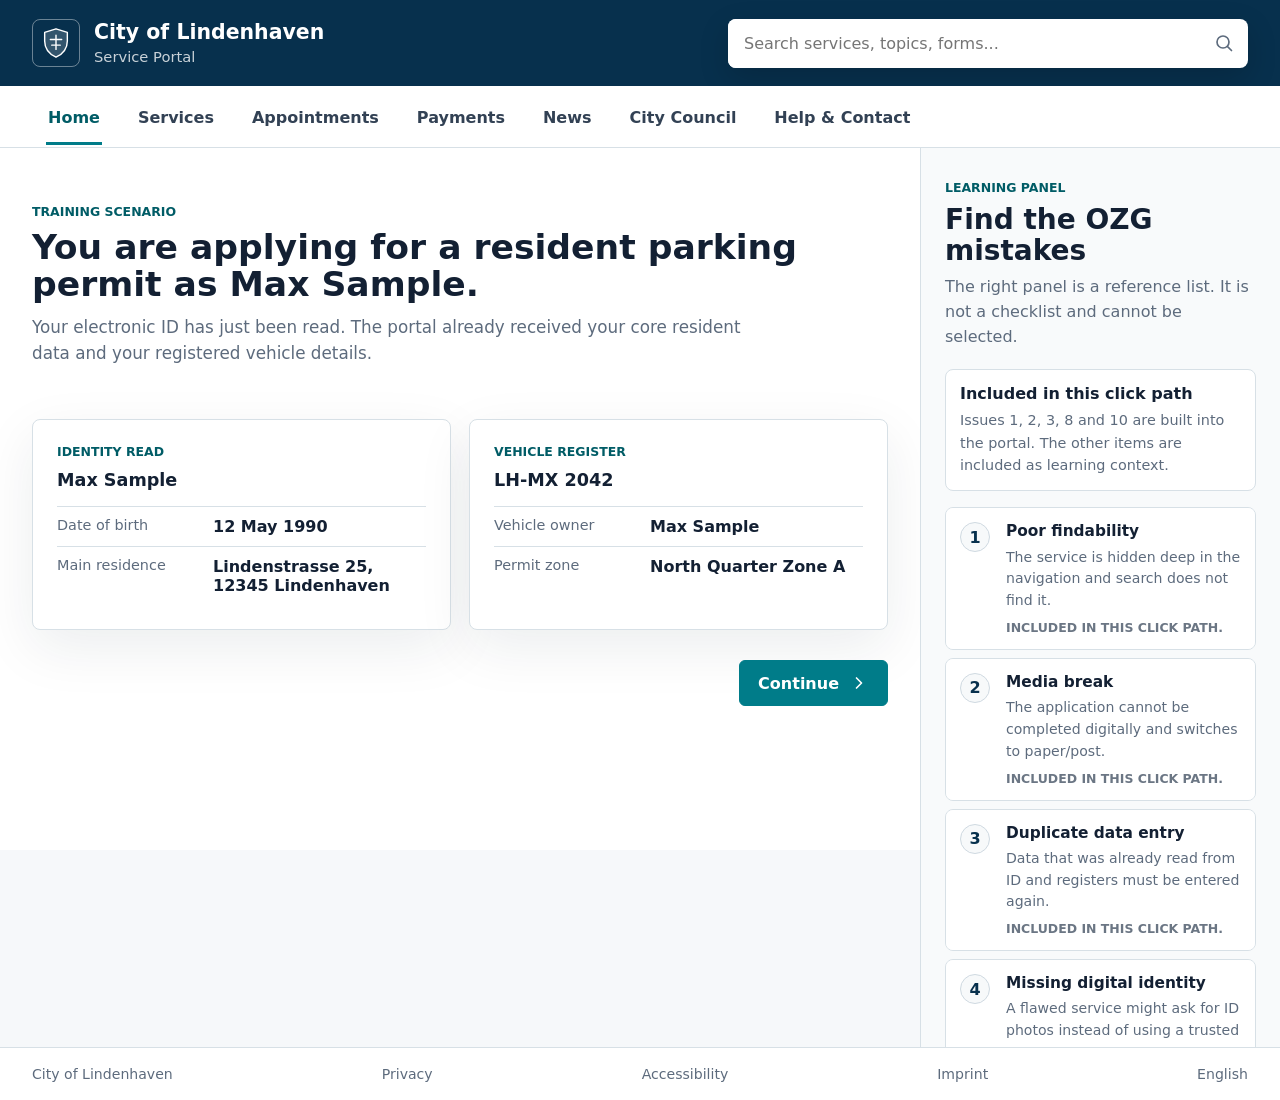
==== index.html @ 490eb306 "Add OZG resident parking permit demo" ====
<!doctype html>
<html lang="en">
  <head>
    <meta charset="utf-8">
    <meta name="viewport" content="width=device-width, initial-scale=1">
    <title>City of Lindenhaven - Resident Parking Permit Demo</title>
    <link rel="icon" href="data:image/svg+xml,%3Csvg xmlns='http://www.w3.org/2000/svg' viewBox='0 0 48 48'%3E%3Crect width='48' height='48' rx='8' fill='%2307304d'/%3E%3Cpath d='M24 7 12 11v9c0 8.5 4.8 14.5 12 18 7.2-3.5 12-9.5 12-18v-9L24 7Z' fill='none' stroke='white' stroke-width='3'/%3E%3Cpath d='M17 22h14M24 15v18' stroke='%2300a0ad' stroke-width='3' stroke-linecap='round'/%3E%3C/svg%3E">
    <link rel="stylesheet" href="styles.css">
  </head>
  <body>
    <div class="app-shell">
      <header class="site-header">
        <div class="brand">
          <div class="brand-mark" aria-hidden="true">
            <svg viewBox="0 0 48 48" role="img">
              <path d="M24 4 8 9v12c0 11.4 6.6 18.5 16 23 9.4-4.5 16-11.6 16-23V9L24 4Z"></path>
              <path d="M16 19h16M18 27h12M24 13v20" class="mark-line"></path>
            </svg>
          </div>
          <div>
            <strong>City of Lindenhaven</strong>
            <span>Service Portal</span>
          </div>
        </div>

        <form class="top-search" id="topSearch" role="search">
          <label class="sr-only" for="searchInput">Search services, topics, forms</label>
          <input id="searchInput" name="query" type="search" placeholder="Search services, topics, forms...">
          <button class="icon-button" type="submit" aria-label="Search">
            <svg viewBox="0 0 24 24" aria-hidden="true">
              <path d="m21 21-4.7-4.7M10.8 18a7.2 7.2 0 1 1 0-14.4 7.2 7.2 0 0 1 0 14.4Z"></path>
            </svg>
          </button>
        </form>
      </header>

      <nav class="main-nav" aria-label="Primary navigation">
        <button type="button" class="nav-item is-active">Home</button>
        <button type="button" class="nav-item">Services</button>
        <button type="button" class="nav-item">Appointments</button>
        <button type="button" class="nav-item">Payments</button>
        <button type="button" class="nav-item">News</button>
        <button type="button" class="nav-item">City Council</button>
        <button type="button" class="nav-item">Help & Contact</button>
      </nav>

      <div class="workspace">
        <main class="portal-panel" id="portalPanel" tabindex="-1">
          <section class="screen is-active" data-screen="intro" aria-labelledby="introTitle">
            <div class="scenario-header">
              <p class="section-label">Training scenario</p>
              <h1 id="introTitle">You are applying for a resident parking permit as Max Sample.</h1>
              <p>
                Your electronic ID has just been read. The portal already received your core resident data
                and your registered vehicle details.
              </p>
            </div>

            <div class="profile-grid">
              <article class="info-card">
                <span class="card-kicker">Identity read</span>
                <h2>Max Sample</h2>
                <dl>
                  <div>
                    <dt>Date of birth</dt>
                    <dd>12 May 1990</dd>
                  </div>
                  <div>
                    <dt>Main residence</dt>
                    <dd>Lindenstrasse 25, 12345 Lindenhaven</dd>
                  </div>
                </dl>
              </article>

              <article class="info-card">
                <span class="card-kicker">Vehicle register</span>
                <h2>LH-MX 2042</h2>
                <dl>
                  <div>
                    <dt>Vehicle owner</dt>
                    <dd>Max Sample</dd>
                  </div>
                  <div>
                    <dt>Permit zone</dt>
                    <dd>North Quarter Zone A</dd>
                  </div>
                </dl>
              </article>
            </div>

            <div class="action-row">
              <button class="primary-button" type="button" data-go="briefing">
                Continue
                <svg viewBox="0 0 24 24" aria-hidden="true">
                  <path d="m9 18 6-6-6-6"></path>
                </svg>
              </button>
            </div>
          </section>

          <section class="screen" data-screen="briefing" aria-labelledby="briefingTitle">
            <div class="scenario-header narrow">
              <p class="section-label">Before the portal opens</p>
              <h1 id="briefingTitle">The setup looks promising.</h1>
              <p>
                The city system confirms that authentication, address verification and vehicle matching
                have already happened in the background.
              </p>
            </div>

            <ol class="event-list">
              <li>
                <span class="event-icon" aria-hidden="true">1</span>
                <div>
                  <h2>Electronic ID check completed</h2>
                  <p>The resident account returned name, date of birth and main residence.</p>
                </div>
              </li>
              <li>
                <span class="event-icon" aria-hidden="true">2</span>
                <div>
                  <h2>Vehicle data found</h2>
                  <p>The license plate LH-MX 2042 is linked to the same person and address.</p>
                </div>
              </li>
              <li>
                <span class="event-icon" aria-hidden="true">3</span>
                <div>
                  <h2>Service goal selected</h2>
                  <p>Max wants to apply online for a resident parking permit in Lindenhaven.</p>
                </div>
              </li>
            </ol>

            <div class="action-row split">
              <button class="secondary-button" type="button" data-go="intro">
                <svg viewBox="0 0 24 24" aria-hidden="true">
                  <path d="m15 18-6-6 6-6"></path>
                </svg>
                Back
              </button>
              <button class="primary-button" type="button" data-go="portal">
                Open city portal
                <svg viewBox="0 0 24 24" aria-hidden="true">
                  <path d="m9 18 6-6-6-6"></path>
                </svg>
              </button>
            </div>
          </section>

          <section class="screen" data-screen="portal" aria-labelledby="portalTitle">
            <div class="breadcrumb" aria-label="Breadcrumb">
              <span>Home</span>
              <span>Services</span>
              <span>Traffic</span>
            </div>

            <div class="service-landing">
              <div>
                <p class="section-label">Municipal services</p>
                <h1 id="portalTitle">Find and start a city service</h1>
                <p>
                  Search the portal or browse the service directory. The resident parking permit is
                  available online, but it is not where most residents would expect it.
                </p>
              </div>
              <div class="callout" data-linked-error="1">
                <strong>Try the search</strong>
                <span>Search for "parking permit" and see what the portal returns.</span>
              </div>
            </div>

            <div class="search-card" data-linked-error="1">
              <form id="serviceSearch" role="search">
                <label for="serviceSearchInput">Search services</label>
                <div class="field-with-button">
                  <input id="serviceSearchInput" type="search" value="parking permit">
                  <button class="primary-button small" type="submit">
                    Search
                    <svg viewBox="0 0 24 24" aria-hidden="true">
                      <path d="m21 21-4.7-4.7M10.8 18a7.2 7.2 0 1 1 0-14.4 7.2 7.2 0 0 1 0 14.4Z"></path>
                    </svg>
                  </button>
                </div>
              </form>
              <div class="search-result" id="searchResult" aria-live="polite">
                Search only checks exact category names. "parking permit" returns no service result.
              </div>
            </div>

            <div class="directory" data-linked-error="1">
              <div class="directory-header">
                <h2>Service directory</h2>
                <span>Browse the hidden path</span>
              </div>
              <div class="directory-columns">
                <button class="directory-item is-selected" type="button" data-menu="traffic">
                  Traffic
                  <svg viewBox="0 0 24 24" aria-hidden="true">
                    <path d="m9 18 6-6-6-6"></path>
                  </svg>
                </button>
                <button class="directory-item" type="button" data-menu="stationary">
                  Stationary traffic
                  <svg viewBox="0 0 24 24" aria-hidden="true">
                    <path d="m9 18 6-6-6-6"></path>
                  </svg>
                </button>
                <button class="directory-item" type="button" data-menu="special">
                  Special parking permissions
                  <svg viewBox="0 0 24 24" aria-hidden="true">
                    <path d="m9 18 6-6-6-6"></path>
                  </svg>
                </button>
                <button class="directory-item service-link" type="button" data-start-application>
                  Resident parking permit
                  <svg viewBox="0 0 24 24" aria-hidden="true">
                    <path d="m9 18 6-6-6-6"></path>
                  </svg>
                </button>
              </div>
            </div>
          </section>

          <section class="screen" data-screen="applicant" aria-labelledby="applicantTitle">
            <div class="breadcrumb" aria-label="Breadcrumb">
              <span>Home</span>
              <span>Services</span>
              <span>Traffic</span>
              <span>Resident parking permit</span>
            </div>

            <div class="form-header">
              <div>
                <p class="section-label">Application</p>
                <h1 id="applicantTitle">Apply for a resident parking permit</h1>
                <p>Step 1 asks again for data that was already read from the electronic ID.</p>
              </div>
              <aside class="help-box">
                <strong>Need help?</strong>
                <span>Telephone support is available on working days from 09:00 to 12:00.</span>
              </aside>
            </div>

            <div class="stepper" aria-label="Application progress">
              <span class="is-current">1 Applicant</span>
              <span>2 Vehicle</span>
              <span>3 Review</span>
              <span>4 Print</span>
            </div>

            <form class="form-card" data-linked-error="3">
              <div class="notice">
                <strong>Already verified:</strong>
                Max Sample, 12 May 1990, Lindenstrasse 25, LH-MX 2042.
              </div>
              <div class="form-grid">
                <label>
                  Full name
                  <input type="text" value="Max Sample" required>
                </label>
                <label>
                  Date of birth
                  <input type="text" value="12.05.1990" required>
                </label>
                <label>
                  Main residence
                  <input type="text" value="Lindenstrasse 25, 12345 Lindenhaven" required>
                </label>
                <label>
                  Email address
                  <input type="email" value="max.sample@example.com" required>
                </label>
              </div>
            </form>

            <div class="action-row split">
              <button class="secondary-button" type="button" data-go="portal">
                <svg viewBox="0 0 24 24" aria-hidden="true">
                  <path d="m15 18-6-6 6-6"></path>
                </svg>
                Back
              </button>
              <button class="primary-button" type="button" data-go="vehicle">
                Continue
                <svg viewBox="0 0 24 24" aria-hidden="true">
                  <path d="m9 18 6-6-6-6"></path>
                </svg>
              </button>
            </div>
          </section>

          <section class="screen" data-screen="vehicle" aria-labelledby="vehicleTitle">
            <div class="breadcrumb" aria-label="Breadcrumb">
              <span>Home</span>
              <span>Resident parking permit</span>
              <span>Vehicle</span>
            </div>

            <div class="form-header">
              <div>
                <p class="section-label">Application</p>
                <h1 id="vehicleTitle">Vehicle and permit zone</h1>
                <p>The form repeats the license plate and residence fields instead of reusing the verified register data.</p>
              </div>
            </div>

            <div class="stepper" aria-label="Application progress">
              <span>1 Applicant</span>
              <span class="is-current">2 Vehicle</span>
              <span>3 Review</span>
              <span>4 Print</span>
            </div>

            <form class="form-card" data-linked-error="3">
              <div class="form-grid">
                <label>
                  License plate
                  <input type="text" value="LH-MX 2042" required>
                </label>
                <label>
                  Vehicle owner
                  <input type="text" value="Max Sample" required>
                </label>
                <label>
                  Main residence
                  <input type="text" value="Lindenstrasse 25, 12345 Lindenhaven" required>
                </label>
                <label>
                  Requested parking zone
                  <select required>
                    <option>North Quarter Zone A</option>
                    <option>Market District Zone B</option>
                    <option>Harbor Street Zone C</option>
                  </select>
                </label>
              </div>
            </form>

            <div class="action-row split">
              <button class="secondary-button" type="button" data-go="applicant">
                <svg viewBox="0 0 24 24" aria-hidden="true">
                  <path d="m15 18-6-6 6-6"></path>
                </svg>
                Back
              </button>
              <button class="primary-button" type="button" data-go="review">
                Continue
                <svg viewBox="0 0 24 24" aria-hidden="true">
                  <path d="m9 18 6-6-6-6"></path>
                </svg>
              </button>
            </div>
          </section>

          <section class="screen" data-screen="review" aria-labelledby="reviewTitle">
            <div class="breadcrumb" aria-label="Breadcrumb">
              <span>Home</span>
              <span>Resident parking permit</span>
              <span>Review</span>
            </div>

            <div class="form-header">
              <div>
                <p class="section-label">Application</p>
                <h1 id="reviewTitle">Review and fee</h1>
                <p>The portal can calculate the fee but does not offer a digital payment step.</p>
              </div>
            </div>

            <div class="stepper" aria-label="Application progress">
              <span>1 Applicant</span>
              <span>2 Vehicle</span>
              <span class="is-current">3 Review</span>
              <span>4 Print</span>
            </div>

            <div class="review-grid">
              <article class="summary-card">
                <h2>Application summary</h2>
                <dl>
                  <div>
                    <dt>Applicant</dt>
                    <dd>Max Sample</dd>
                  </div>
                  <div>
                    <dt>Address</dt>
                    <dd>Lindenstrasse 25, 12345 Lindenhaven</dd>
                  </div>
                  <div>
                    <dt>Vehicle</dt>
                    <dd>LH-MX 2042</dd>
                  </div>
                  <div>
                    <dt>Permit zone</dt>
                    <dd>North Quarter Zone A</dd>
                  </div>
                </dl>
              </article>

              <article class="payment-card" data-linked-error="8">
                <span class="fee-label">Fee</span>
                <strong>30.70 EUR</strong>
                <p>
                  Online payment is not available. Please wait for a bank transfer request after
                  the application has been checked.
                </p>
                <div class="bank-box">
                  <span>Payment method</span>
                  <b>Manual bank transfer after processing</b>
                </div>
              </article>
            </div>

            <div class="action-row split">
              <button class="secondary-button" type="button" data-go="vehicle">
                <svg viewBox="0 0 24 24" aria-hidden="true">
                  <path d="m15 18-6-6 6-6"></path>
                </svg>
                Back
              </button>
              <button class="primary-button" type="button" data-go="finish">
                Submit application
                <svg viewBox="0 0 24 24" aria-hidden="true">
                  <path d="m9 18 6-6-6-6"></path>
                </svg>
              </button>
            </div>
          </section>

          <section class="screen" data-screen="finish" aria-labelledby="finishTitle">
            <div class="breadcrumb" aria-label="Breadcrumb">
              <span>Home</span>
              <span>Resident parking permit</span>
              <span>Print form</span>
            </div>

            <div class="finish-panel" data-linked-error="2 10">
              <div class="status-icon" aria-hidden="true">
                <svg viewBox="0 0 24 24">
                  <path d="M7 3h7l5 5v13H7V3Z"></path>
                  <path d="M14 3v6h5M9 14h6M9 17h6M9 11h2"></path>
                </svg>
              </div>
              <p class="section-label">Almost done</p>
              <h1 id="finishTitle">Print, sign and mail the form.</h1>
              <p>
                The online process cannot be completed digitally. Download the paper form, sign it by hand
                and send it by post to the city office.
              </p>

              <div class="postal-box">
                <span>Postal address</span>
                <strong>City of Lindenhaven, Parking Office, PO Box 1842, 12340 Lindenhaven</strong>
              </div>

              <div class="action-row">
                <a class="primary-button" href="resident-parking-permit-paper-form.html" download>
                  Download printable form
                  <svg viewBox="0 0 24 24" aria-hidden="true">
                    <path d="M12 3v12M7 10l5 5 5-5M5 21h14"></path>
                  </svg>
                </a>
                <button class="secondary-button" type="button" data-go="portal">
                  Restart scenario
                </button>
              </div>
            </div>
          </section>
        </main>

        <aside class="mistake-sidebar" aria-labelledby="mistakeTitle">
          <div class="sidebar-header">
            <p class="section-label">Learning panel</p>
            <h2 id="mistakeTitle">Find the OZG mistakes</h2>
            <p>The right panel is a reference list. It is not a checklist and cannot be selected.</p>
          </div>

          <div class="implemented-box">
            <strong>Included in this click path</strong>
            <p>Issues 1, 2, 3, 8 and 10 are built into the portal. The other items are included as learning context.</p>
          </div>

          <div class="mistake-list" id="mistakeList"></div>
        </aside>
      </div>

      <footer class="site-footer">
        <span>City of Lindenhaven</span>
        <span>Privacy</span>
        <span>Accessibility</span>
        <span>Imprint</span>
        <span>English</span>
      </footer>
    </div>

    <div class="toast" id="toast" role="status" aria-live="polite"></div>
    <script src="script.js"></script>
  </body>
</html>
---- styles.css ----
:root {
  --ink: #132033;
  --muted: #5d6b7d;
  --subtle: #eef3f6;
  --line: #d7e0e6;
  --panel: #ffffff;
  --page: #f6f8fa;
  --navy: #07304d;
  --teal: #007c89;
  --teal-dark: #005c66;
  --amber: #f2ad18;
  --amber-soft: #fff4d8;
  --danger: #b34242;
  --shadow: 0 18px 55px rgba(19, 32, 51, 0.08);
  --radius: 8px;
}

* {
  box-sizing: border-box;
}

body {
  margin: 0;
  color: var(--ink);
  background: var(--page);
  font-family: Inter, ui-sans-serif, system-ui, -apple-system, BlinkMacSystemFont, "Segoe UI", sans-serif;
  letter-spacing: 0;
}

button,
input,
select,
a {
  font: inherit;
}

button {
  cursor: pointer;
}

svg {
  width: 20px;
  height: 20px;
  fill: none;
  stroke: currentColor;
  stroke-width: 2;
  stroke-linecap: round;
  stroke-linejoin: round;
}

.sr-only {
  position: absolute;
  width: 1px;
  height: 1px;
  padding: 0;
  margin: -1px;
  overflow: hidden;
  clip: rect(0, 0, 0, 0);
  white-space: nowrap;
  border: 0;
}

.app-shell {
  min-height: 100vh;
  display: flex;
  flex-direction: column;
}

.site-header {
  display: grid;
  grid-template-columns: minmax(260px, 1fr) minmax(340px, 520px);
  align-items: center;
  gap: 24px;
  min-height: 86px;
  padding: 18px 32px;
  color: #fff;
  background: var(--navy);
}

.brand {
  display: flex;
  align-items: center;
  gap: 14px;
}

.brand-mark {
  width: 48px;
  height: 48px;
  display: grid;
  place-items: center;
  border: 1px solid rgba(255, 255, 255, 0.4);
  border-radius: var(--radius);
}

.brand-mark svg {
  width: 34px;
  height: 34px;
}

.brand-mark path:first-child {
  fill: rgba(255, 255, 255, 0.18);
  stroke: #fff;
}

.brand-mark .mark-line {
  stroke: #fff;
}

.brand strong {
  display: block;
  font-size: 1.28rem;
  line-height: 1.1;
}

.brand span {
  display: block;
  margin-top: 4px;
  color: rgba(255, 255, 255, 0.78);
  font-size: 0.92rem;
}

.top-search {
  display: grid;
  grid-template-columns: 1fr 48px;
  align-items: center;
  overflow: hidden;
  background: #fff;
  border-radius: var(--radius);
  box-shadow: 0 10px 30px rgba(0, 0, 0, 0.16);
}

.top-search input {
  min-width: 0;
  border: 0;
  padding: 15px 16px;
  color: var(--ink);
  background: #fff;
  outline: none;
}

.icon-button {
  display: grid;
  place-items: center;
  width: 48px;
  height: 48px;
  color: var(--muted);
  background: transparent;
  border: 0;
}

.icon-button:hover,
.icon-button:focus-visible {
  color: var(--teal);
  background: var(--subtle);
  outline: none;
}

.main-nav {
  display: flex;
  align-items: center;
  min-height: 62px;
  padding: 0 32px;
  gap: 6px;
  background: #fff;
  border-bottom: 1px solid var(--line);
  overflow-x: auto;
}

.nav-item {
  position: relative;
  flex: 0 0 auto;
  padding: 20px 16px 18px;
  color: #324154;
  background: transparent;
  border: 0;
  font-weight: 700;
}

.nav-item.is-active,
.nav-item:hover {
  color: var(--teal-dark);
}

.nav-item.is-active::after {
  content: "";
  position: absolute;
  left: 14px;
  right: 14px;
  bottom: 0;
  height: 3px;
  background: var(--teal);
}

.workspace {
  flex: 1;
  display: grid;
  grid-template-columns: minmax(0, 1fr) 360px;
  align-items: start;
}

.portal-panel {
  min-height: calc(100vh - 198px);
  padding: 32px;
  background: #fff;
  outline: none;
}

.mistake-sidebar {
  position: sticky;
  top: 0;
  max-height: calc(100vh - 1px);
  overflow: auto;
  padding: 30px 24px 34px;
  background: #f8fafb;
  border-left: 1px solid var(--line);
}

.screen {
  display: none;
  max-width: 1080px;
  margin: 0 auto;
}

.screen.is-active {
  display: block;
  animation: fadeIn 180ms ease-out;
}

@keyframes fadeIn {
  from {
    opacity: 0;
    transform: translateY(4px);
  }
  to {
    opacity: 1;
    transform: translateY(0);
  }
}

.section-label {
  margin: 0 0 8px;
  color: var(--teal-dark);
  font-size: 0.78rem;
  font-weight: 800;
  text-transform: uppercase;
}

h1,
h2,
h3,
p {
  margin-top: 0;
}

h1 {
  margin-bottom: 12px;
  max-width: 820px;
  font-size: clamp(2rem, 2.7vw, 3.2rem);
  line-height: 1.05;
}

h2 {
  font-size: 1.1rem;
  line-height: 1.3;
}

p {
  color: var(--muted);
  line-height: 1.55;
}

.scenario-header {
  padding: 22px 0 28px;
}

.scenario-header p:not(.section-label) {
  max-width: 720px;
  font-size: 1.05rem;
}

.scenario-header.narrow {
  max-width: 780px;
}

.profile-grid {
  display: grid;
  grid-template-columns: repeat(2, minmax(0, 1fr));
  gap: 18px;
  margin: 8px 0 30px;
}

.info-card,
.summary-card,
.payment-card,
.form-card,
.search-card,
.finish-panel {
  border: 1px solid var(--line);
  border-radius: var(--radius);
  background: var(--panel);
  box-shadow: var(--shadow);
}

.info-card {
  padding: 24px;
}

.card-kicker,
.fee-label {
  display: block;
  margin-bottom: 10px;
  color: var(--teal-dark);
  font-size: 0.78rem;
  font-weight: 800;
  text-transform: uppercase;
}

dl {
  margin: 0;
}

dl div {
  display: grid;
  grid-template-columns: minmax(140px, 0.46fr) 1fr;
  gap: 16px;
  padding: 10px 0;
  border-top: 1px solid var(--line);
}

dt {
  color: var(--muted);
  font-size: 0.9rem;
}

dd {
  margin: 0;
  font-weight: 700;
}

.action-row {
  display: flex;
  align-items: center;
  justify-content: flex-end;
  gap: 12px;
  margin-top: 24px;
}

.action-row.split {
  justify-content: space-between;
}

.primary-button,
.secondary-button {
  display: inline-flex;
  align-items: center;
  justify-content: center;
  gap: 10px;
  min-height: 46px;
  padding: 0 18px;
  border-radius: 6px;
  font-weight: 800;
  text-decoration: none;
  transition: transform 140ms ease, background-color 140ms ease, border-color 140ms ease;
}

.primary-button {
  color: #fff;
  background: var(--teal);
  border: 1px solid var(--teal);
}

.primary-button:hover,
.primary-button:focus-visible {
  background: var(--teal-dark);
  border-color: var(--teal-dark);
  outline: none;
  transform: translateY(-1px);
}

.secondary-button {
  color: var(--navy);
  background: #fff;
  border: 1px solid #aebbc6;
}

.secondary-button:hover,
.secondary-button:focus-visible {
  background: var(--subtle);
  border-color: var(--teal);
  outline: none;
}

.primary-button.small {
  min-height: 42px;
  padding-inline: 14px;
}

.event-list {
  display: grid;
  gap: 14px;
  padding: 0;
  margin: 0;
  list-style: none;
}

.event-list li {
  display: grid;
  grid-template-columns: 42px 1fr;
  gap: 16px;
  padding: 18px;
  background: #fff;
  border: 1px solid var(--line);
  border-radius: var(--radius);
}

.event-icon {
  display: grid;
  place-items: center;
  width: 42px;
  height: 42px;
  color: #fff;
  background: var(--teal);
  border-radius: 50%;
  font-weight: 900;
}

.breadcrumb {
  display: flex;
  flex-wrap: wrap;
  gap: 8px;
  margin-bottom: 26px;
  color: var(--teal-dark);
  font-size: 0.9rem;
  font-weight: 700;
}

.breadcrumb span:not(:last-child)::after {
  content: "/";
  margin-left: 8px;
  color: #94a3b4;
}

.service-landing {
  display: grid;
  grid-template-columns: minmax(0, 1fr) minmax(260px, 320px);
  gap: 24px;
  align-items: start;
  margin-bottom: 24px;
}

.callout {
  padding: 18px;
  background: #eaf6f7;
  border: 1px solid #b8dade;
  border-radius: var(--radius);
}

.callout strong,
.callout span {
  display: block;
}

.callout span {
  margin-top: 6px;
  color: var(--muted);
  line-height: 1.45;
}

.search-card {
  padding: 18px;
  margin-bottom: 22px;
}

.search-card label,
.form-grid label {
  display: grid;
  gap: 8px;
  color: #263548;
  font-size: 0.92rem;
  font-weight: 800;
}

.field-with-button {
  display: grid;
  grid-template-columns: 1fr auto;
  gap: 10px;
  margin-top: 8px;
}

input,
select {
  min-width: 0;
  width: 100%;
  min-height: 44px;
  padding: 10px 12px;
  color: var(--ink);
  background: #fff;
  border: 1px solid #bdc8d2;
  border-radius: 4px;
  outline: none;
}

input:focus,
select:focus {
  border-color: var(--teal);
  box-shadow: 0 0 0 3px rgba(0, 124, 137, 0.14);
}

.search-result {
  margin-top: 14px;
  padding: 12px 14px;
  color: #714d00;
  background: var(--amber-soft);
  border: 1px solid #f1ce73;
  border-radius: 6px;
  font-weight: 700;
}

.directory {
  border: 1px solid var(--line);
  border-radius: var(--radius);
  overflow: hidden;
  background: #fff;
}

.directory-header {
  display: flex;
  align-items: baseline;
  justify-content: space-between;
  gap: 16px;
  padding: 18px 20px;
  background: var(--subtle);
  border-bottom: 1px solid var(--line);
}

.directory-header h2 {
  margin: 0;
}

.directory-header span {
  color: var(--muted);
  font-size: 0.92rem;
}

.directory-columns {
  display: grid;
  grid-template-columns: repeat(4, minmax(0, 1fr));
}

.directory-item {
  display: flex;
  align-items: center;
  justify-content: space-between;
  gap: 12px;
  min-height: 92px;
  padding: 16px;
  color: var(--ink);
  background: #fff;
  border: 0;
  border-right: 1px solid var(--line);
  text-align: left;
  font-weight: 800;
}

.directory-item:last-child {
  border-right: 0;
}

.directory-item:hover,
.directory-item:focus-visible,
.directory-item.is-selected {
  color: var(--teal-dark);
  background: #f0fafb;
  outline: none;
}

.service-link {
  color: #fff;
  background: var(--teal);
}

.service-link:hover,
.service-link:focus-visible {
  color: #fff;
  background: var(--teal-dark);
}

.form-header {
  display: grid;
  grid-template-columns: minmax(0, 1fr) minmax(220px, 300px);
  gap: 28px;
  align-items: start;
  margin-bottom: 22px;
}

.help-box {
  padding: 16px;
  border-left: 3px solid var(--teal);
  background: #f2f8fa;
}

.help-box strong,
.help-box span {
  display: block;
}

.help-box span {
  margin-top: 6px;
  color: var(--muted);
  line-height: 1.45;
}

.stepper {
  display: grid;
  grid-template-columns: repeat(4, minmax(0, 1fr));
  gap: 10px;
  margin: 18px 0 22px;
}

.stepper span {
  min-height: 40px;
  display: grid;
  place-items: center;
  padding: 0 10px;
  color: var(--muted);
  background: var(--subtle);
  border: 1px solid var(--line);
  border-radius: 999px;
  font-size: 0.9rem;
  font-weight: 800;
  white-space: nowrap;
}

.stepper .is-current {
  color: #fff;
  background: var(--teal);
  border-color: var(--teal);
}

.form-card {
  padding: 20px;
}

.notice {
  margin-bottom: 18px;
  padding: 12px 14px;
  color: var(--navy);
  background: #eaf6f7;
  border: 1px solid #b8dade;
  border-radius: 6px;
}

.form-grid {
  display: grid;
  grid-template-columns: repeat(2, minmax(0, 1fr));
  gap: 16px;
}

.review-grid {
  display: grid;
  grid-template-columns: minmax(0, 1fr) 320px;
  gap: 18px;
}

.summary-card,
.payment-card {
  padding: 22px;
}

.payment-card strong {
  display: block;
  font-size: 2rem;
  line-height: 1;
}

.bank-box,
.postal-box {
  display: grid;
  gap: 6px;
  margin-top: 18px;
  padding: 14px;
  border-radius: 6px;
  background: var(--amber-soft);
  border: 1px solid #f1ce73;
}

.bank-box span,
.postal-box span {
  color: #755400;
  font-size: 0.78rem;
  font-weight: 900;
  text-transform: uppercase;
}

.finish-panel {
  max-width: 760px;
  padding: 32px;
}

.status-icon {
  display: grid;
  place-items: center;
  width: 58px;
  height: 58px;
  margin-bottom: 18px;
  color: var(--danger);
  background: #fff0f0;
  border: 1px solid #f0caca;
  border-radius: var(--radius);
}

.status-icon svg {
  width: 30px;
  height: 30px;
}

.sidebar-header h2 {
  margin-bottom: 8px;
  font-size: 1.75rem;
  line-height: 1.1;
}

.sidebar-header p:last-child {
  margin-bottom: 20px;
}

.implemented-box {
  margin-bottom: 16px;
  padding: 14px;
  background: #fff;
  border: 1px solid var(--line);
  border-radius: var(--radius);
}

.implemented-box strong {
  display: block;
  margin-bottom: 6px;
}

.implemented-box p {
  margin: 0;
  font-size: 0.9rem;
}

.mistake-list {
  display: grid;
  gap: 8px;
}

.mistake-item {
  background: #fff;
  border: 1px solid var(--line);
  border-radius: var(--radius);
  overflow: hidden;
}

.mistake-summary {
  width: 100%;
  display: grid;
  grid-template-columns: 34px 1fr;
  align-items: start;
  gap: 12px;
  padding: 14px;
  color: var(--ink);
  background: #fff;
}

.mistake-number {
  display: grid;
  place-items: center;
  width: 30px;
  height: 30px;
  color: var(--navy);
  background: #f7f9fa;
  border: 1px solid #cfd9e1;
  border-radius: 50%;
  font-weight: 900;
}

.mistake-summary h3 {
  margin: 0 0 5px;
  font-size: 0.96rem;
  line-height: 1.25;
}

.mistake-summary p {
  margin-bottom: 8px;
  font-size: 0.88rem;
}

.mistake-summary span:not(.mistake-number) {
  display: block;
  color: #6b7684;
  font-size: 0.78rem;
  font-weight: 800;
  text-transform: uppercase;
}

.toast {
  position: fixed;
  left: 50%;
  bottom: 22px;
  z-index: 20;
  max-width: min(520px, calc(100vw - 32px));
  padding: 12px 16px;
  color: #fff;
  background: var(--navy);
  border-radius: 6px;
  box-shadow: 0 12px 32px rgba(0, 0, 0, 0.22);
  transform: translate(-50%, 24px);
  opacity: 0;
  pointer-events: none;
  transition: opacity 160ms ease, transform 160ms ease;
}

.toast.is-visible {
  opacity: 1;
  transform: translate(-50%, 0);
}

.site-footer {
  display: flex;
  flex-wrap: wrap;
  justify-content: space-between;
  gap: 16px;
  padding: 18px 32px;
  color: var(--muted);
  background: #fff;
  border-top: 1px solid var(--line);
  font-size: 0.88rem;
}

@media (max-width: 1100px) {
  .workspace {
    grid-template-columns: 1fr;
  }

  .mistake-sidebar {
    position: static;
    max-height: none;
    border-left: 0;
    border-top: 1px solid var(--line);
  }

  .portal-panel {
    min-height: auto;
  }
}

@media (max-width: 760px) {
  .site-header {
    grid-template-columns: 1fr;
    padding: 16px;
  }

  .main-nav,
  .portal-panel,
  .mistake-sidebar,
  .site-footer {
    padding-left: 16px;
    padding-right: 16px;
  }

  .profile-grid,
  .service-landing,
  .form-header,
  .form-grid,
  .review-grid {
    grid-template-columns: 1fr;
  }

  .directory-columns,
  .stepper {
    grid-template-columns: 1fr;
  }

  .directory-item {
    min-height: 64px;
    border-right: 0;
    border-bottom: 1px solid var(--line);
  }

  .field-with-button {
    grid-template-columns: 1fr;
  }

  h1 {
    font-size: 2rem;
  }

  .action-row,
  .action-row.split {
    flex-direction: column-reverse;
    align-items: stretch;
  }

  .primary-button,
  .secondary-button {
    width: 100%;
  }
}

@media (prefers-reduced-motion: reduce) {
  *,
  *::before,
  *::after {
    animation-duration: 0.01ms !important;
    animation-iteration-count: 1 !important;
    scroll-behavior: auto !important;
    transition-duration: 0.01ms !important;
  }
}
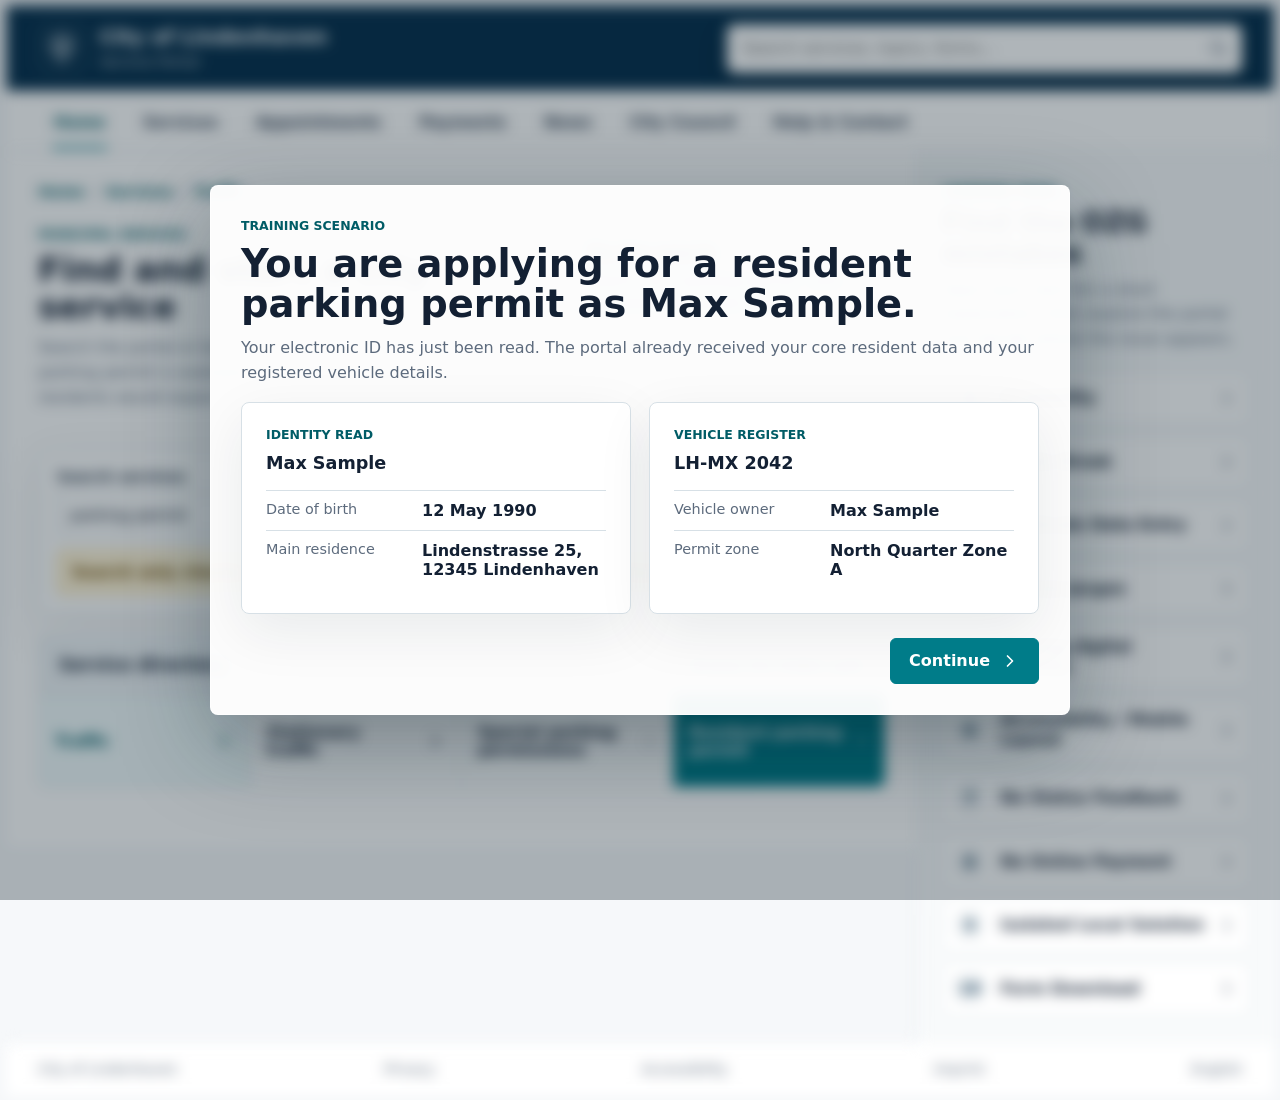
==== commit 6b915aeb: "Refine scenario intro and mistake sidebar" ====
--- a/index.html
+++ b/index.html
@@ -7,7 +7,7 @@
     <link rel="icon" href="data:image/svg+xml,%3Csvg xmlns='http://www.w3.org/2000/svg' viewBox='0 0 48 48'%3E%3Crect width='48' height='48' rx='8' fill='%2307304d'/%3E%3Cpath d='M24 7 12 11v9c0 8.5 4.8 14.5 12 18 7.2-3.5 12-9.5 12-18v-9L24 7Z' fill='none' stroke='white' stroke-width='3'/%3E%3Cpath d='M17 22h14M24 15v18' stroke='%2300a0ad' stroke-width='3' stroke-linecap='round'/%3E%3C/svg%3E">
     <link rel="stylesheet" href="styles.css">
   </head>
-  <body>
+  <body class="scenario-modal-open">
     <div class="app-shell">
       <header class="site-header">
         <div class="brand">
@@ -46,109 +46,7 @@
 
       <div class="workspace">
         <main class="portal-panel" id="portalPanel" tabindex="-1">
-          <section class="screen is-active" data-screen="intro" aria-labelledby="introTitle">
-            <div class="scenario-header">
-              <p class="section-label">Training scenario</p>
-              <h1 id="introTitle">You are applying for a resident parking permit as Max Sample.</h1>
-              <p>
-                Your electronic ID has just been read. The portal already received your core resident data
-                and your registered vehicle details.
-              </p>
-            </div>
-
-            <div class="profile-grid">
-              <article class="info-card">
-                <span class="card-kicker">Identity read</span>
-                <h2>Max Sample</h2>
-                <dl>
-                  <div>
-                    <dt>Date of birth</dt>
-                    <dd>12 May 1990</dd>
-                  </div>
-                  <div>
-                    <dt>Main residence</dt>
-                    <dd>Lindenstrasse 25, 12345 Lindenhaven</dd>
-                  </div>
-                </dl>
-              </article>
-
-              <article class="info-card">
-                <span class="card-kicker">Vehicle register</span>
-                <h2>LH-MX 2042</h2>
-                <dl>
-                  <div>
-                    <dt>Vehicle owner</dt>
-                    <dd>Max Sample</dd>
-                  </div>
-                  <div>
-                    <dt>Permit zone</dt>
-                    <dd>North Quarter Zone A</dd>
-                  </div>
-                </dl>
-              </article>
-            </div>
-
-            <div class="action-row">
-              <button class="primary-button" type="button" data-go="briefing">
-                Continue
-                <svg viewBox="0 0 24 24" aria-hidden="true">
-                  <path d="m9 18 6-6-6-6"></path>
-                </svg>
-              </button>
-            </div>
-          </section>
-
-          <section class="screen" data-screen="briefing" aria-labelledby="briefingTitle">
-            <div class="scenario-header narrow">
-              <p class="section-label">Before the portal opens</p>
-              <h1 id="briefingTitle">The setup looks promising.</h1>
-              <p>
-                The city system confirms that authentication, address verification and vehicle matching
-                have already happened in the background.
-              </p>
-            </div>
-
-            <ol class="event-list">
-              <li>
-                <span class="event-icon" aria-hidden="true">1</span>
-                <div>
-                  <h2>Electronic ID check completed</h2>
-                  <p>The resident account returned name, date of birth and main residence.</p>
-                </div>
-              </li>
-              <li>
-                <span class="event-icon" aria-hidden="true">2</span>
-                <div>
-                  <h2>Vehicle data found</h2>
-                  <p>The license plate LH-MX 2042 is linked to the same person and address.</p>
-                </div>
-              </li>
-              <li>
-                <span class="event-icon" aria-hidden="true">3</span>
-                <div>
-                  <h2>Service goal selected</h2>
-                  <p>Max wants to apply online for a resident parking permit in Lindenhaven.</p>
-                </div>
-              </li>
-            </ol>
-
-            <div class="action-row split">
-              <button class="secondary-button" type="button" data-go="intro">
-                <svg viewBox="0 0 24 24" aria-hidden="true">
-                  <path d="m15 18-6-6 6-6"></path>
-                </svg>
-                Back
-              </button>
-              <button class="primary-button" type="button" data-go="portal">
-                Open city portal
-                <svg viewBox="0 0 24 24" aria-hidden="true">
-                  <path d="m9 18 6-6-6-6"></path>
-                </svg>
-              </button>
-            </div>
-          </section>
-
-          <section class="screen" data-screen="portal" aria-labelledby="portalTitle">
+          <section class="screen is-active" data-screen="portal" aria-labelledby="portalTitle">
             <div class="breadcrumb" aria-label="Breadcrumb">
               <span>Home</span>
               <span>Services</span>
@@ -473,12 +371,7 @@
           <div class="sidebar-header">
             <p class="section-label">Learning panel</p>
             <h2 id="mistakeTitle">Find the OZG mistakes</h2>
-            <p>The right panel is a reference list. It is not a checklist and cannot be selected.</p>
-          </div>
-
-          <div class="implemented-box">
-            <strong>Included in this click path</strong>
-            <p>Issues 1, 2, 3, 8 and 10 are built into the portal. The other items are included as learning context.</p>
+            <p>Open each item for a short explanation, then explore the portal and decide where the issue appears.</p>
           </div>
 
           <div class="mistake-list" id="mistakeList"></div>
@@ -494,6 +387,108 @@
       </footer>
     </div>
 
+    <div class="scenario-overlay" id="scenarioOverlay" role="dialog" aria-modal="true" aria-labelledby="scenarioTitle">
+      <div class="scenario-modal">
+        <section class="modal-step is-active" data-modal-step="identity">
+          <p class="section-label">Training scenario</p>
+          <h1 id="scenarioTitle">You are applying for a resident parking permit as Max Sample.</h1>
+          <p>
+            Your electronic ID has just been read. The portal already received your core resident data
+            and your registered vehicle details.
+          </p>
+
+          <div class="profile-grid modal-profile-grid">
+            <article class="info-card">
+              <span class="card-kicker">Identity read</span>
+              <h2>Max Sample</h2>
+              <dl>
+                <div>
+                  <dt>Date of birth</dt>
+                  <dd>12 May 1990</dd>
+                </div>
+                <div>
+                  <dt>Main residence</dt>
+                  <dd>Lindenstrasse 25, 12345 Lindenhaven</dd>
+                </div>
+              </dl>
+            </article>
+
+            <article class="info-card">
+              <span class="card-kicker">Vehicle register</span>
+              <h2>LH-MX 2042</h2>
+              <dl>
+                <div>
+                  <dt>Vehicle owner</dt>
+                  <dd>Max Sample</dd>
+                </div>
+                <div>
+                  <dt>Permit zone</dt>
+                  <dd>North Quarter Zone A</dd>
+                </div>
+              </dl>
+            </article>
+          </div>
+
+          <div class="action-row">
+            <button class="primary-button" type="button" data-modal-next>
+              Continue
+              <svg viewBox="0 0 24 24" aria-hidden="true">
+                <path d="m9 18 6-6-6-6"></path>
+              </svg>
+            </button>
+          </div>
+        </section>
+
+        <section class="modal-step" data-modal-step="briefing">
+          <p class="section-label">Before the portal opens</p>
+          <h1>The setup looks promising.</h1>
+          <p>
+            The city system confirms that authentication, address verification and vehicle matching
+            have already happened in the background.
+          </p>
+
+          <ol class="event-list modal-event-list">
+            <li>
+              <span class="event-icon" aria-hidden="true">1</span>
+              <div>
+                <h2>Electronic ID check completed</h2>
+                <p>The resident account returned name, date of birth and main residence.</p>
+              </div>
+            </li>
+            <li>
+              <span class="event-icon" aria-hidden="true">2</span>
+              <div>
+                <h2>Vehicle data found</h2>
+                <p>The license plate LH-MX 2042 is linked to the same person and address.</p>
+              </div>
+            </li>
+            <li>
+              <span class="event-icon" aria-hidden="true">3</span>
+              <div>
+                <h2>Service goal selected</h2>
+                <p>Max wants to apply online for a resident parking permit in Lindenhaven.</p>
+              </div>
+            </li>
+          </ol>
+
+          <div class="action-row split">
+            <button class="secondary-button" type="button" data-modal-prev>
+              <svg viewBox="0 0 24 24" aria-hidden="true">
+                <path d="m15 18-6-6 6-6"></path>
+              </svg>
+              Back
+            </button>
+            <button class="primary-button" type="button" data-close-scenario>
+              Open city portal
+              <svg viewBox="0 0 24 24" aria-hidden="true">
+                <path d="m9 18 6-6-6-6"></path>
+              </svg>
+            </button>
+          </div>
+        </section>
+      </div>
+    </div>
+
     <div class="toast" id="toast" role="status" aria-live="polite"></div>
     <script src="script.js"></script>
   </body>
--- a/styles.css
+++ b/styles.css
@@ -64,6 +64,18 @@
   min-height: 100vh;
   display: flex;
   flex-direction: column;
+  transition: filter 180ms ease, transform 180ms ease;
+}
+
+.scenario-modal-open {
+  overflow: hidden;
+}
+
+.scenario-modal-open .app-shell {
+  filter: blur(7px);
+  pointer-events: none;
+  transform: scale(0.99);
+  user-select: none;
 }
 
 .site-header {
@@ -724,24 +736,6 @@
   margin-bottom: 20px;
 }
 
-.implemented-box {
-  margin-bottom: 16px;
-  padding: 14px;
-  background: #fff;
-  border: 1px solid var(--line);
-  border-radius: var(--radius);
-}
-
-.implemented-box strong {
-  display: block;
-  margin-bottom: 6px;
-}
-
-.implemented-box p {
-  margin: 0;
-  font-size: 0.9rem;
-}
-
 .mistake-list {
   display: grid;
   gap: 8px;
@@ -754,15 +748,23 @@
   overflow: hidden;
 }
 
-.mistake-summary {
+.mistake-trigger {
   width: 100%;
   display: grid;
-  grid-template-columns: 34px 1fr;
-  align-items: start;
+  grid-template-columns: 34px 1fr 20px;
+  align-items: center;
   gap: 12px;
-  padding: 14px;
+  padding: 12px;
   color: var(--ink);
   background: #fff;
+  border: 0;
+  text-align: left;
+}
+
+.mistake-trigger:hover,
+.mistake-trigger:focus-visible {
+  background: #f2f7f8;
+  outline: none;
 }
 
 .mistake-number {
@@ -777,23 +779,80 @@
   font-weight: 900;
 }
 
-.mistake-summary h3 {
-  margin: 0 0 5px;
-  font-size: 0.96rem;
+.mistake-title {
+  min-width: 0;
+  font-weight: 850;
   line-height: 1.25;
 }
 
-.mistake-summary p {
-  margin-bottom: 8px;
+.mistake-body {
+  display: none;
+  padding: 0 14px 14px 58px;
+}
+
+.mistake-body p {
+  margin-bottom: 0;
   font-size: 0.88rem;
 }
 
-.mistake-summary span:not(.mistake-number) {
+.mistake-item.is-open .mistake-body {
   display: block;
-  color: #6b7684;
-  font-size: 0.78rem;
-  font-weight: 800;
-  text-transform: uppercase;
+}
+
+.mistake-item.is-open .chevron {
+  transform: rotate(90deg);
+}
+
+.chevron {
+  color: var(--muted);
+  transition: transform 140ms ease;
+}
+
+.scenario-overlay {
+  position: fixed;
+  inset: 0;
+  z-index: 30;
+  display: grid;
+  place-items: center;
+  padding: 28px;
+  background: rgba(7, 25, 39, 0.32);
+}
+
+.scenario-overlay[hidden] {
+  display: none;
+}
+
+.scenario-modal {
+  width: min(860px, 100%);
+  max-height: min(820px, calc(100vh - 56px));
+  overflow: auto;
+  padding: 30px;
+  background: rgba(255, 255, 255, 0.96);
+  border: 1px solid rgba(255, 255, 255, 0.72);
+  border-radius: var(--radius);
+  box-shadow: 0 28px 90px rgba(7, 25, 39, 0.34);
+}
+
+.scenario-modal h1 {
+  max-width: 760px;
+  font-size: clamp(2rem, 3vw, 3rem);
+}
+
+.modal-step {
+  display: none;
+}
+
+.modal-step.is-active {
+  display: block;
+  animation: fadeIn 180ms ease-out;
+}
+
+.modal-profile-grid {
+  margin-bottom: 0;
+}
+
+.modal-event-list {
+  margin-top: 22px;
 }
 
 .toast {
@@ -862,6 +921,7 @@
   }
 
   .profile-grid,
+  .modal-profile-grid,
   .service-landing,
   .form-header,
   .form-grid,
@@ -897,6 +957,25 @@
   .primary-button,
   .secondary-button {
     width: 100%;
+  }
+
+  .scenario-overlay {
+    align-items: start;
+    padding: 16px;
+    overflow: auto;
+  }
+
+  .scenario-modal {
+    max-height: none;
+    padding: 20px;
+  }
+
+  .scenario-modal h1 {
+    font-size: 1.8rem;
+  }
+
+  .mistake-body {
+    padding-left: 14px;
   }
 }
 
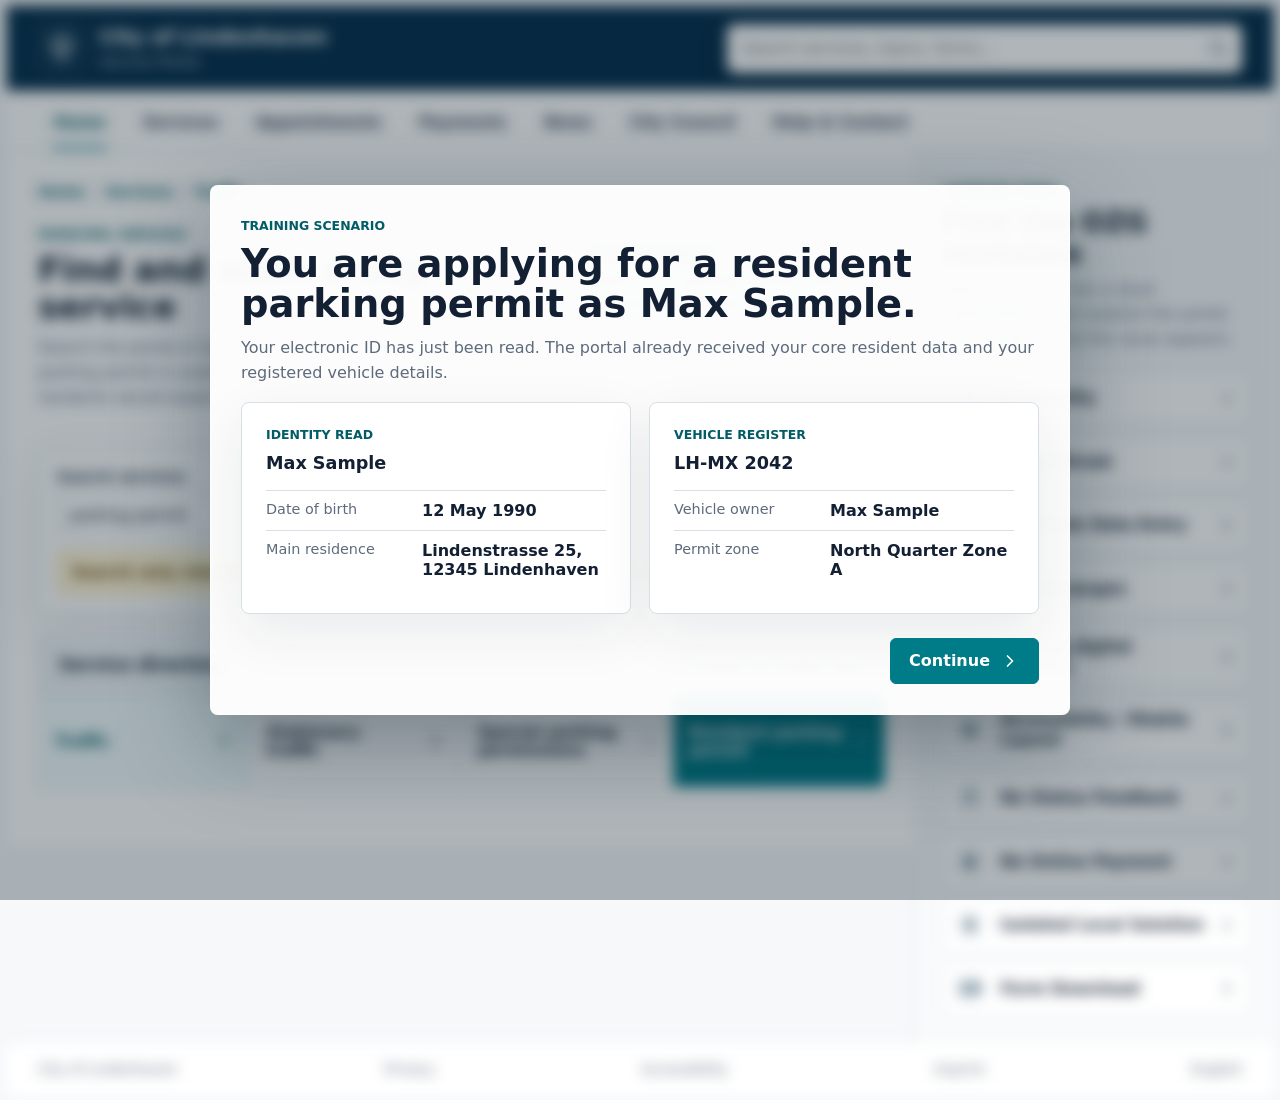
==== commit 08f9675a: "Add demo IBAN to bank transfer" ====
--- a/index.html
+++ b/index.html
@@ -306,6 +306,8 @@
                 <div class="bank-box">
                   <span>Payment method</span>
                   <b>Manual bank transfer after processing</b>
+                  <span>Demo IBAN</span>
+                  <b>DE00 0000 0000 0000 0000 00</b>
                 </div>
               </article>
             </div>
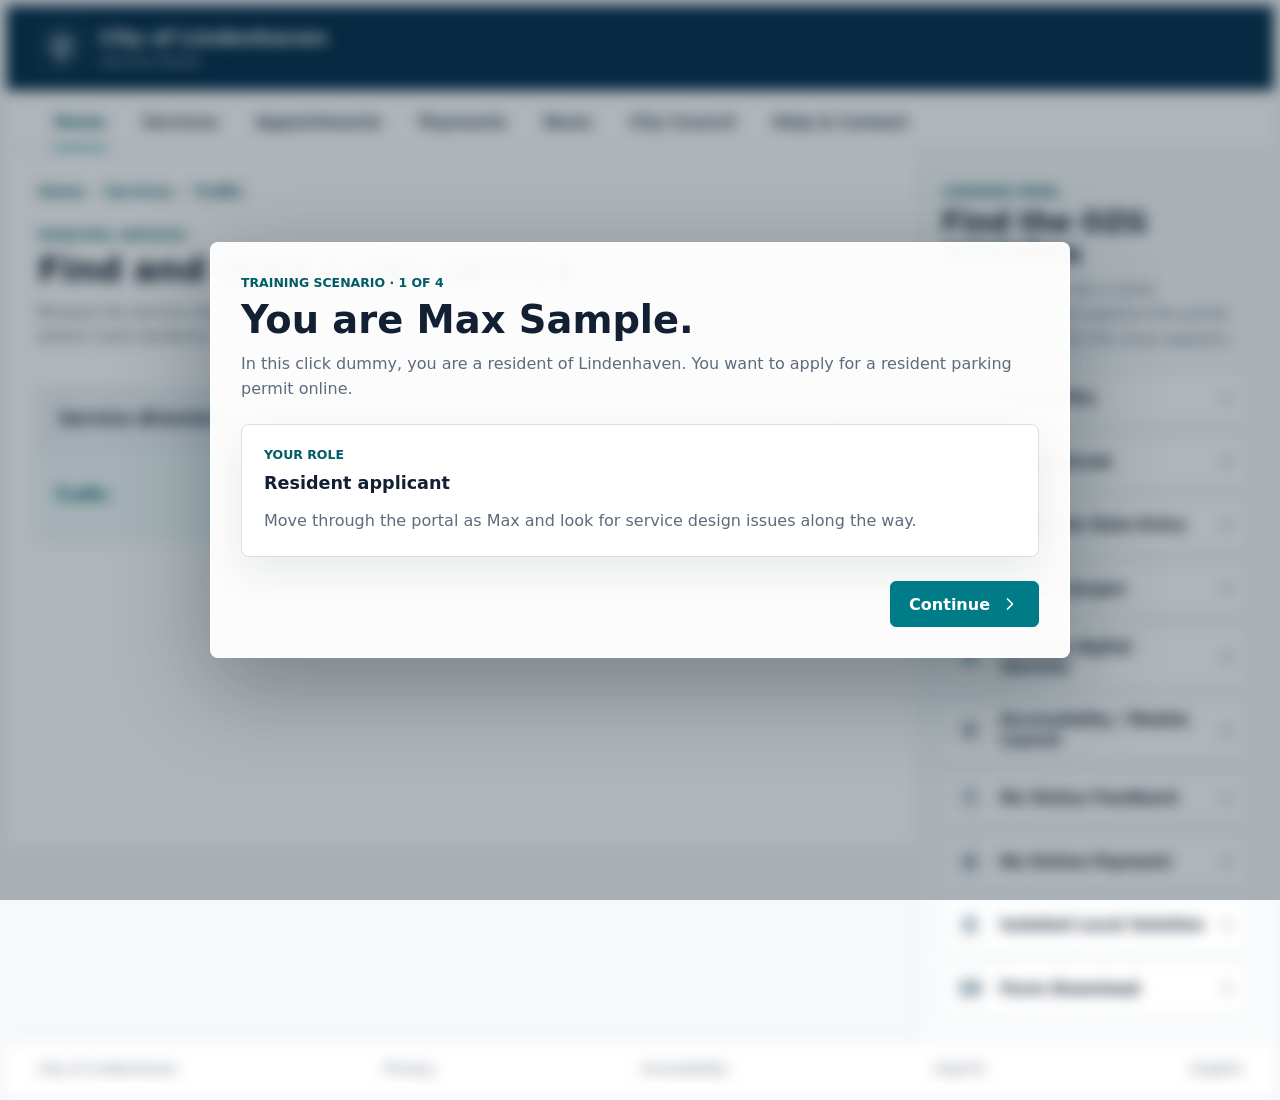
==== commit da005a73: "Simplify intro flow and remove service search" ====
--- a/index.html
+++ b/index.html
@@ -9,7 +9,7 @@
   </head>
   <body class="scenario-modal-open">
     <div class="app-shell">
-      <header class="site-header">
+      <header class="site-header compact-header">
         <div class="brand">
           <div class="brand-mark" aria-hidden="true">
             <svg viewBox="0 0 48 48" role="img">
@@ -22,16 +22,6 @@
             <span>Service Portal</span>
           </div>
         </div>
-
-        <form class="top-search" id="topSearch" role="search">
-          <label class="sr-only" for="searchInput">Search services, topics, forms</label>
-          <input id="searchInput" name="query" type="search" placeholder="Search services, topics, forms...">
-          <button class="icon-button" type="submit" aria-label="Search">
-            <svg viewBox="0 0 24 24" aria-hidden="true">
-              <path d="m21 21-4.7-4.7M10.8 18a7.2 7.2 0 1 1 0-14.4 7.2 7.2 0 0 1 0 14.4Z"></path>
-            </svg>
-          </button>
-        </form>
       </header>
 
       <nav class="main-nav" aria-label="Primary navigation">
@@ -58,31 +48,9 @@
                 <p class="section-label">Municipal services</p>
                 <h1 id="portalTitle">Find and start a city service</h1>
                 <p>
-                  Search the portal or browse the service directory. The resident parking permit is
-                  available online, but it is not where most residents would expect it.
+                  Browse the service directory. The resident parking permit is available online,
+                  but it is not where most residents would expect it.
                 </p>
-              </div>
-              <div class="callout" data-linked-error="1">
-                <strong>Try the search</strong>
-                <span>Search for "parking permit" and see what the portal returns.</span>
-              </div>
-            </div>
-
-            <div class="search-card" data-linked-error="1">
-              <form id="serviceSearch" role="search">
-                <label for="serviceSearchInput">Search services</label>
-                <div class="field-with-button">
-                  <input id="serviceSearchInput" type="search" value="parking permit">
-                  <button class="primary-button small" type="submit">
-                    Search
-                    <svg viewBox="0 0 24 24" aria-hidden="true">
-                      <path d="m21 21-4.7-4.7M10.8 18a7.2 7.2 0 1 1 0-14.4 7.2 7.2 0 0 1 0 14.4Z"></path>
-                    </svg>
-                  </button>
-                </div>
-              </form>
-              <div class="search-result" id="searchResult" aria-live="polite">
-                Search only checks exact category names. "parking permit" returns no service result.
               </div>
             </div>
 
@@ -391,45 +359,19 @@
 
     <div class="scenario-overlay" id="scenarioOverlay" role="dialog" aria-modal="true" aria-labelledby="scenarioTitle">
       <div class="scenario-modal">
-        <section class="modal-step is-active" data-modal-step="identity">
-          <p class="section-label">Training scenario</p>
-          <h1 id="scenarioTitle">You are applying for a resident parking permit as Max Sample.</h1>
+        <section class="modal-step is-active" data-modal-step="role">
+          <p class="section-label">Training scenario · 1 of 4</p>
+          <h1 id="scenarioTitle">You are Max Sample.</h1>
           <p>
-            Your electronic ID has just been read. The portal already received your core resident data
-            and your registered vehicle details.
+            In this click dummy, you are a resident of Lindenhaven. You want to apply
+            for a resident parking permit online.
           </p>
 
-          <div class="profile-grid modal-profile-grid">
-            <article class="info-card">
-              <span class="card-kicker">Identity read</span>
-              <h2>Max Sample</h2>
-              <dl>
-                <div>
-                  <dt>Date of birth</dt>
-                  <dd>12 May 1990</dd>
-                </div>
-                <div>
-                  <dt>Main residence</dt>
-                  <dd>Lindenstrasse 25, 12345 Lindenhaven</dd>
-                </div>
-              </dl>
-            </article>
-
-            <article class="info-card">
-              <span class="card-kicker">Vehicle register</span>
-              <h2>LH-MX 2042</h2>
-              <dl>
-                <div>
-                  <dt>Vehicle owner</dt>
-                  <dd>Max Sample</dd>
-                </div>
-                <div>
-                  <dt>Permit zone</dt>
-                  <dd>North Quarter Zone A</dd>
-                </div>
-              </dl>
-            </article>
-          </div>
+          <article class="scenario-info-card">
+            <span class="card-kicker">Your role</span>
+            <h2>Resident applicant</h2>
+            <p>Move through the portal as Max and look for service design issues along the way.</p>
+          </article>
 
           <div class="action-row">
             <button class="primary-button" type="button" data-modal-next>
@@ -441,37 +383,96 @@
           </div>
         </section>
 
-        <section class="modal-step" data-modal-step="briefing">
-          <p class="section-label">Before the portal opens</p>
-          <h1>The setup looks promising.</h1>
+        <section class="modal-step" data-modal-step="identity">
+          <p class="section-label">Training scenario · 2 of 4</p>
+          <h1>Your identity has been read.</h1>
           <p>
-            The city system confirms that authentication, address verification and vehicle matching
-            have already happened in the background.
+            The electronic ID check returned your core resident data. You should not need to type
+            this information again.
           </p>
 
-          <ol class="event-list modal-event-list">
-            <li>
-              <span class="event-icon" aria-hidden="true">1</span>
-              <div>
-                <h2>Electronic ID check completed</h2>
-                <p>The resident account returned name, date of birth and main residence.</p>
-              </div>
-            </li>
-            <li>
-              <span class="event-icon" aria-hidden="true">2</span>
-              <div>
-                <h2>Vehicle data found</h2>
-                <p>The license plate LH-MX 2042 is linked to the same person and address.</p>
-              </div>
-            </li>
-            <li>
-              <span class="event-icon" aria-hidden="true">3</span>
-              <div>
-                <h2>Service goal selected</h2>
-                <p>Max wants to apply online for a resident parking permit in Lindenhaven.</p>
-              </div>
-            </li>
-          </ol>
+          <article class="scenario-info-card">
+            <span class="card-kicker">Identity read</span>
+            <h2>Max Sample</h2>
+            <dl>
+              <div>
+                <dt>Date of birth</dt>
+                <dd>12 May 1990</dd>
+              </div>
+              <div>
+                <dt>Main residence</dt>
+                <dd>Lindenstrasse 25, 12345 Lindenhaven</dd>
+              </div>
+            </dl>
+          </article>
+
+          <div class="action-row split">
+            <button class="secondary-button" type="button" data-modal-prev>
+              <svg viewBox="0 0 24 24" aria-hidden="true">
+                <path d="m15 18-6-6 6-6"></path>
+              </svg>
+              Back
+            </button>
+            <button class="primary-button" type="button" data-modal-next>
+              Continue
+              <svg viewBox="0 0 24 24" aria-hidden="true">
+                <path d="m9 18 6-6-6-6"></path>
+              </svg>
+            </button>
+          </div>
+        </section>
+
+        <section class="modal-step" data-modal-step="vehicle">
+          <p class="section-label">Training scenario · 3 of 4</p>
+          <h1>Your vehicle has been registered.</h1>
+          <p>
+            The city system also found a vehicle record linked to the same person and address.
+          </p>
+
+          <article class="scenario-info-card">
+            <span class="card-kicker">Vehicle register</span>
+            <h2>LH-MX 2042</h2>
+            <dl>
+              <div>
+                <dt>Vehicle owner</dt>
+                <dd>Max Sample</dd>
+              </div>
+              <div>
+                <dt>Permit zone</dt>
+                <dd>North Quarter Zone A</dd>
+              </div>
+            </dl>
+          </article>
+
+          <div class="action-row split">
+            <button class="secondary-button" type="button" data-modal-prev>
+              <svg viewBox="0 0 24 24" aria-hidden="true">
+                <path d="m15 18-6-6 6-6"></path>
+              </svg>
+              Back
+            </button>
+            <button class="primary-button" type="button" data-modal-next>
+              Continue
+              <svg viewBox="0 0 24 24" aria-hidden="true">
+                <path d="m9 18 6-6-6-6"></path>
+              </svg>
+            </button>
+          </div>
+        </section>
+
+        <section class="modal-step" data-modal-step="ready">
+          <p class="section-label">Training scenario · 4 of 4</p>
+          <h1>Now open the city portal.</h1>
+          <p>
+            Your task is to apply for the permit and notice where the digital service breaks down.
+            Use the right panel only as a reference for possible OZG mistakes.
+          </p>
+
+          <article class="scenario-info-card">
+            <span class="card-kicker">Service goal</span>
+            <h2>Resident parking permit</h2>
+            <p>Start in the municipal service directory and continue through the application flow.</p>
+          </article>
 
           <div class="action-row split">
             <button class="secondary-button" type="button" data-modal-prev>
--- a/styles.css
+++ b/styles.css
@@ -89,6 +89,10 @@
   background: var(--navy);
 }
 
+.site-header.compact-header {
+  grid-template-columns: 1fr;
+}
+
 .brand {
   display: flex;
   align-items: center;
@@ -129,42 +133,6 @@
   margin-top: 4px;
   color: rgba(255, 255, 255, 0.78);
   font-size: 0.92rem;
-}
-
-.top-search {
-  display: grid;
-  grid-template-columns: 1fr 48px;
-  align-items: center;
-  overflow: hidden;
-  background: #fff;
-  border-radius: var(--radius);
-  box-shadow: 0 10px 30px rgba(0, 0, 0, 0.16);
-}
-
-.top-search input {
-  min-width: 0;
-  border: 0;
-  padding: 15px 16px;
-  color: var(--ink);
-  background: #fff;
-  outline: none;
-}
-
-.icon-button {
-  display: grid;
-  place-items: center;
-  width: 48px;
-  height: 48px;
-  color: var(--muted);
-  background: transparent;
-  border: 0;
-}
-
-.icon-button:hover,
-.icon-button:focus-visible {
-  color: var(--teal);
-  background: var(--subtle);
-  outline: none;
 }
 
 .main-nav {
@@ -305,7 +273,6 @@
 .summary-card,
 .payment-card,
 .form-card,
-.search-card,
 .finish-panel {
   border: 1px solid var(--line);
   border-radius: var(--radius);
@@ -402,11 +369,6 @@
   outline: none;
 }
 
-.primary-button.small {
-  min-height: 42px;
-  padding-inline: 14px;
-}
-
 .event-list {
   display: grid;
   gap: 14px;
@@ -454,49 +416,18 @@
 
 .service-landing {
   display: grid;
-  grid-template-columns: minmax(0, 1fr) minmax(260px, 320px);
+  grid-template-columns: minmax(0, 760px);
   gap: 24px;
   align-items: start;
   margin-bottom: 24px;
 }
 
-.callout {
-  padding: 18px;
-  background: #eaf6f7;
-  border: 1px solid #b8dade;
-  border-radius: var(--radius);
-}
-
-.callout strong,
-.callout span {
-  display: block;
-}
-
-.callout span {
-  margin-top: 6px;
-  color: var(--muted);
-  line-height: 1.45;
-}
-
-.search-card {
-  padding: 18px;
-  margin-bottom: 22px;
-}
-
-.search-card label,
 .form-grid label {
   display: grid;
   gap: 8px;
   color: #263548;
   font-size: 0.92rem;
   font-weight: 800;
-}
-
-.field-with-button {
-  display: grid;
-  grid-template-columns: 1fr auto;
-  gap: 10px;
-  margin-top: 8px;
 }
 
 input,
@@ -516,16 +447,6 @@
 select:focus {
   border-color: var(--teal);
   box-shadow: 0 0 0 3px rgba(0, 124, 137, 0.14);
-}
-
-.search-result {
-  margin-top: 14px;
-  padding: 12px 14px;
-  color: #714d00;
-  background: var(--amber-soft);
-  border: 1px solid #f1ce73;
-  border-radius: 6px;
-  font-weight: 700;
 }
 
 .directory {
@@ -836,6 +757,19 @@
 .scenario-modal h1 {
   max-width: 760px;
   font-size: clamp(2rem, 3vw, 3rem);
+}
+
+.scenario-info-card {
+  margin-top: 22px;
+  padding: 22px;
+  background: #fff;
+  border: 1px solid var(--line);
+  border-radius: var(--radius);
+  box-shadow: 0 16px 42px rgba(19, 32, 51, 0.08);
+}
+
+.scenario-info-card p {
+  margin-bottom: 0;
 }
 
 .modal-step {
@@ -940,10 +874,6 @@
     border-bottom: 1px solid var(--line);
   }
 
-  .field-with-button {
-    grid-template-columns: 1fr;
-  }
-
   h1 {
     font-size: 2rem;
   }
